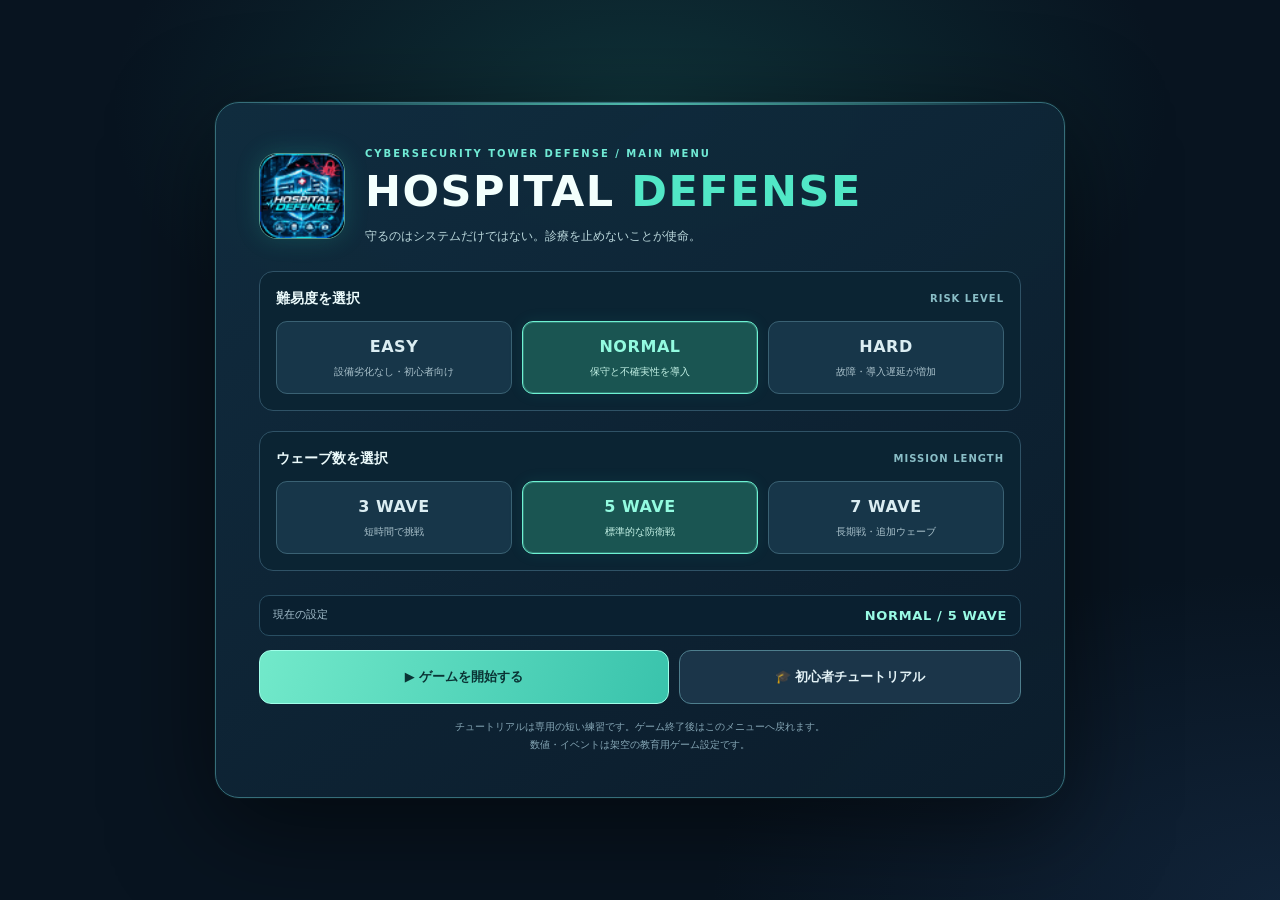
==== index.html @ 1af843f2 "ui: add guided tutorial spotlight with dimmed surroundings (v4.4) - Keep the required control highli" ====
<!doctype html>
<html lang="ja">
<head>
  <meta charset="utf-8">
  <meta name="viewport" content="width=device-width, initial-scale=1, viewport-fit=cover">
  <meta name="theme-color" content="#08121f">
  <meta name="description" content="架空の病院を守る、オフライン動作のサイバーセキュリティ・タワーディフェンスゲーム。">
  <title>HOSPITAL DEFENSE | サイバー防衛タワーディフェンス</title>
  <link rel="icon" href="./assets/favicon.ico" type="image/x-icon">
  <link rel="stylesheet" href="./css/styles.css">
  <link rel="stylesheet" href="./css/drawer.css">
  <link rel="stylesheet" href="./css/tutorial.css">
  <link rel="stylesheet" href="./css/risk.css">
  <link rel="stylesheet" href="./css/menu.css">
  <link rel="stylesheet" href="./css/mobile-landscape.css">
  <link rel="stylesheet" href="./css/tutorial-spotlight.css">
</head>
<body>
<section class="start-screen" id="titleMenu" aria-labelledby="startTitle">
  <div class="start-card">
    <div class="start-brand">
      <img src="./assets/hospital-defense-icon.png" width="86" height="86" alt="" class="start-logo">
      <div><p class="start-eyebrow">CYBERSECURITY TOWER DEFENSE / MAIN MENU</p>
        <h1 id="startTitle" tabindex="-1">HOSPITAL <span>DEFENSE</span></h1>
        <p class="start-subtitle">守るのはシステムだけではない。診療を止めないことが使命。</p>
      </div>
    </div>
    <p class="rotate-tip" id="rotateMenuTip">↻ スマホは横向きでのプレイを推奨します。端末の自動回転を有効にしてください。</p>
    <div class="start-setup" aria-label="ゲーム開始設定">
      <section class="start-setting" aria-labelledby="menuModeLabel">
        <div class="start-setting-heading"><h2 id="menuModeLabel">難易度を選択</h2><span>RISK LEVEL</span></div>
        <div class="start-options" role="group" aria-label="難易度">
          <button type="button" class="start-option" data-menu-mode="easy" aria-pressed="false"><strong>EASY</strong><small>設備劣化なし・初心者向け</small></button>
          <button type="button" class="start-option" data-menu-mode="normal" aria-pressed="true"><strong>NORMAL</strong><small>保守と不確実性を導入</small></button>
          <button type="button" class="start-option" data-menu-mode="hard" aria-pressed="false"><strong>HARD</strong><small>故障・導入遅延が増加</small></button>
        </div>
      </section>
      <section class="start-setting" aria-labelledby="menuWaveLabel">
        <div class="start-setting-heading"><h2 id="menuWaveLabel">ウェーブ数を選択</h2><span>MISSION LENGTH</span></div>
        <div class="start-options" role="group" aria-label="ウェーブ数">
          <button type="button" class="start-option" data-menu-waves="3" aria-pressed="false"><strong>3 WAVE</strong><small>短時間で挑戦</small></button>
          <button type="button" class="start-option" data-menu-waves="5" aria-pressed="true"><strong>5 WAVE</strong><small>標準的な防衛戦</small></button>
          <button type="button" class="start-option" data-menu-waves="7" aria-pressed="false"><strong>7 WAVE</strong><small>長期戦・追加ウェーブ</small></button>
        </div>
      </section>
    </div>
    <div class="start-footer">
      <div class="start-selection"><span>現在の設定</span><strong id="menuSelectionSummary" aria-live="polite">NORMAL / 5 WAVE</strong></div>
      <div class="start-actions">
        <button type="button" id="menuStartBtn" class="start-action start-action-primary">▶ ゲームを開始する</button>
        <button type="button" id="menuTutorialBtn" class="start-action start-action-secondary">🎓 初心者チュートリアル</button>
      </div>
      <p class="start-footnote">チュートリアルは専用の短い練習です。ゲーム終了後はこのメニューへ戻れます。<br>数値・イベントは架空の教育用ゲーム設定です。</p>
    </div>
  </div>
</section>
<div class="shell" id="gameShell" hidden>
  <header class="header">
    <div class="brand-mark" aria-hidden="true"><img src="./assets/hospital-defense-icon.png" width="52" height="52" alt="" decoding="async"></div>
    <div class="brand-copy"><div class="eyebrow">CYBERSECURITY TOWER DEFENSE</div><h1>HOSPITAL <span>DEFENSE</span> <span class="version">C / RISK 4.4</span></h1></div>
    <div class="header-right">
      <span class="header-note"><span class="live-dot"></span> OFFLINE MODE / 通信なし</span>
      <select id="difficultySelect" hidden aria-hidden="true"><option value="easy">EASY</option><option value="normal" selected>NORMAL</option><option value="hard">HARD</option></select>
      <span id="gameSessionInfo" class="session-indicator" aria-label="現在のゲーム設定"><span id="gameSessionMode">NORMAL</span><span id="gameSessionWaves">5 WAVE</span></span>
      <button class="btn btn-tutorial" id="tutorialBtn" type="button">🎓 チュートリアル</button>
      <button class="btn" id="helpBtn" type="button">？ 遊び方</button>
      <button class="btn" id="restartBtn" type="button">↻ 最初から</button>
      <button class="btn" id="backToMenuBtn" type="button">⌂ メニューへ</button>
    </div>
  </header>
  <p class="rotate-tip rotate-game-tip">↻ 横向きにすると、マップと操作パネルが並ぶレイアウトになります。</p>
  <section class="stats" aria-label="ゲームの状況">
    <div class="stat"><div class="stat-label"><svg class="icon" viewBox="0 0 24 24"><path d="M3 10.5 12 3l9 7.5V21H3zM9 15h6m-3-3v6"/></svg>診療継続度</div><div class="stat-value"><span id="integrityValue">100</span><em>%</em></div><div class="stat-bar"><i id="integrityBar"></i></div></div>
    <div class="stat"><div class="stat-label"><svg class="icon" viewBox="0 0 24 24"><path d="m12 2 8 4v6c0 5-3.5 8.5-8 10-4.5-1.5-8-5-8-10V6z"/><path d="m8.5 12 2.2 2.2 4.8-4.8"/></svg>情報保護度</div><div class="stat-value"><span id="privacyValue">100</span><em>%</em></div><div class="stat-bar"><i id="privacyBar"></i></div></div>
    <div class="stat"><div class="stat-label">✦ 所持SP</div><div class="stat-value"><span id="spValue">360</span><em>SP</em></div></div>
    <div class="stat"><div class="stat-label">◈ ウェーブ</div><div class="stat-value"><span id="waveValue">0</span><em>/ <span id="waveLimitValue">5</span></em></div></div>
    <div class="stat"><div class="stat-label">⌁ 防衛スコア</div><div class="stat-value"><span id="scoreValue">0</span></div></div>
  </section>
  <section class="risk-summary" id="riskSummary" aria-label="設備・運用リスクの状況"><div><span>運用リスク予測</span><strong id="riskChance">20%</strong></div><div><span>設備の平均健全度</span><strong id="riskHealth">—</strong></div><div><span>教育の定着度</span><strong id="riskAdherence">72%</strong></div><div><span>未対応・更新待ち</span><strong id="riskProblems">0件</strong></div><button type="button" class="risk-detail-trigger" id="riskDetailBtn">運用管理を開く ›</button></section>
  <main class="layout">
    <section class="card" aria-label="ゲームマップ">
      <div class="board-head"><div class="board-title"><svg class="icon" viewBox="0 0 24 24"><rect x="2" y="3" width="20" height="18" rx="2"/><path d="M2 9h20M9 9v12"/></svg> CENTRAL NETWORK <span style="color:#6b8493;font-weight:500">/ 仮想病院ネットワーク</span></div><span class="route-variant" id="routeVariant" aria-label="今回の基本侵入ルート">基本ルート 1/5</span><div class="mini-status" id="phaseBadge"><span class="live-dot"></span><span id="phaseText">配置準備中</span></div></div>
      <div class="command-bar" role="toolbar" aria-label="防衛設備と情報パネルを開く">
        <div class="command-buttons">
          <button class="command-btn" id="openShopBtn" type="button" data-panel="shop" aria-expanded="false" aria-controls="controlDrawer" title="タワーを購入する">
            <svg class="icon" viewBox="0 0 24 24" aria-hidden="true"><path d="M3 4h2l2.3 11h11.8l2-8H6M10 20h.01M18 20h.01"/></svg><span>ショップ</span>
          </button>
          <button class="command-btn" id="openUpgradeBtn" type="button" data-panel="upgrade" aria-expanded="false" aria-controls="controlDrawer" title="選択した設備を強化・売却する">
            <svg class="icon" viewBox="0 0 24 24" aria-hidden="true"><path d="M12 21V3m-6 6 6-6 6 6M5 15h14"/></svg><span>強化</span>
          </button>
          <button class="command-btn" id="openEducationBtn" type="button" data-panel="education" aria-expanded="false" aria-controls="controlDrawer" title="職員教育を強化する">
            <svg class="icon" viewBox="0 0 24 24" aria-hidden="true"><path d="m2 9 10-5 10 5-10 5zM6 12v5c3 3 9 3 12 0v-5M22 9v7"/></svg><span>職員教育</span>
          </button>
          <button class="command-btn" id="openRiskBtn" type="button" data-panel="risk" aria-expanded="false" aria-controls="controlDrawer" title="健全度・保守・期限管理"><svg class="icon" viewBox="0 0 24 24" aria-hidden="true"><path d="M12 2v4m0 12v4M4.9 4.9l2.8 2.8m8.6 8.6 2.8 2.8M2 12h4m12 0h4M4.9 19.1l2.8-2.8m8.6-8.6 2.8-2.8"/><circle cx="12" cy="12" r="4"/></svg><span>運用管理</span></button>
          <button class="command-btn" id="openLogBtn" type="button" data-panel="log" aria-expanded="false" aria-controls="controlDrawer" title="イベント履歴を確認する">
            <svg class="icon" viewBox="0 0 24 24" aria-hidden="true"><path d="M7 3h10l3 3v15H4V3zM8 10h8M8 14h8M8 18h6"/></svg><span>ログ</span>
          </button>
        </div>
        <div class="quick-tower" id="quickTower" aria-label="選択中の設備"></div>
      </div>
      <section class="tutorial-panel" id="tutorialPanel" aria-label="チュートリアルの進行" aria-live="polite" hidden>
        <div class="tutorial-head"><span class="tutorial-chip">GUIDED PRACTICE / 操作練習</span><span id="tutorialCounter" class="tutorial-counter">STEP 1 / 9</span></div>
        <div class="tutorial-content"><div class="tutorial-copy"><h2 id="tutorialTitle">最初の設置地点を選ぶ</h2><p id="tutorialDescription">案内に沿って実際に操作してください。</p></div>
          <div class="tutorial-actions"><button type="button" class="btn" id="tutorialRestartBtn">↻ やり直す</button><button type="button" class="btn" id="tutorialExitBtn">✕ 終了</button></div></div>
        <div class="tutorial-progress" role="progressbar" id="tutorialProgressTrack" aria-label="チュートリアル進捗" aria-valuemin="0" aria-valuemax="9" aria-valuenow="0"><i id="tutorialProgress"></i></div>
        <p class="tutorial-tip" id="tutorialTip">青緑色に点滅している場所を押してください。</p>
      </section>
      <div class="map-wrap"><canvas id="board" width="960" height="560" tabindex="0" aria-label="防衛マップ。設置地点の丸を直接タップして設備を設置・選択できます。">このブラウザはCanvasをサポートしていません。</canvas><div class="pad-hit-layer" id="padHitLayer" aria-label="マップ上の設置地点"></div><div class="canvas-badge">● 空き地点 → 設備選択 → 射程確認 → 設置確定</div><div class="map-status" id="mapMessage">WAVE 1 / STANDBY</div>
        <section class="placement-bar" id="placementBar" aria-label="仮配置の確認" aria-live="polite" hidden>
          <div class="placement-summary"><span class="placement-step">PLACEMENT PREVIEW / 仮配置中</span><strong id="placementTitle">設置位置を選択してください</strong><span id="placementInfo">設備と射程を確認してから設置できます。</span></div>
          <div class="placement-buttons"><button type="button" id="confirmPlacementBtn" class="btn btn-primary">✓ 設置確定</button><button type="button" id="changePlacementBtn" class="btn">設備を変更</button><button type="button" id="cancelPlacementBtn" class="btn">キャンセル</button></div>
        </section></div>
      <details class="pad-picker"><summary>⌗ 番号から配置・選択する（補助操作）</summary><div class="mobile-pads"><span class="mobile-pads-label">地点<br>番号</span><div class="mobile-pads-row" id="mobilePads" aria-label="配置番号を選択"></div></div></details>
      <div class="wave-track"><span id="waveLabel">次：不審メールの増加</span><div class="track"><i id="waveProgress"></i></div><span id="waveCounter">0 / 0</span></div>
      <div class="board-bottom"><button class="btn btn-primary" id="startBtn" type="button">▶ ウェーブ開始</button><button class="btn" id="pauseBtn" type="button" disabled>Ⅱ 一時停止</button><button class="btn" id="speedBtn" type="button">×1 通常速度</button><button class="btn" id="bcpBtn" type="button" title="診療継続策として一部の代替運用を実施します">▣ BCP発動（130 SP）</button><span class="hint">設置地点 → ショップ → 射程プレビュー → 設置確定<br>1〜4で設備選択 / Spaceで一時停止</span>
        <div class="landscape-risk" aria-label="運用状態の簡易表示">
          <div><span>運用リスク</span><strong id="sideRiskChance">20%</strong></div>
          <div><span>設備健全度</span><strong id="sideRiskHealth">—</strong></div>
          <div><span>教育定着度</span><strong id="sideRiskAdherence">72%</strong></div>
          <div><span>要対応</span><strong id="sideRiskProblems">0件</strong></div>
        </div></div>
    </section>

  </main>
  <footer class="footer"><span><strong>教育用フィクション：</strong>架空の病院・抽象化した攻撃表現です。実際の安全性や法令適合性を示すものではありません。</span><span>HTML / CSS / JavaScript · 分割ファイル構成 · 外部通信なし</span></footer>
</div>
<button class="drawer-backdrop" id="drawerBackdrop" type="button" tabindex="-1" aria-label="操作パネルを閉じる"></button>
<aside class="control-drawer" id="controlDrawer" role="dialog" aria-modal="true" aria-labelledby="drawerTitle" aria-hidden="true" inert>
  <div class="drawer-header">
    <div class="drawer-title-group"><span class="drawer-eyebrow" id="drawerKicker">DEFENSE CONTROL</span><h2 id="drawerTitle">防御設備ショップ</h2></div>
    <button class="drawer-close" id="closeDrawerBtn" type="button" aria-label="操作パネルを閉じる">✕</button>
  </div>
  <div class="drawer-body">
    <section class="drawer-view" id="shopView" data-panel-view="shop" aria-label="防御設備ショップ">
      <p class="drawer-intro" id="shopIntro">空き設置地点を選ぶと、その地点に置く設備を選べます。</p><div class="shop-location" id="shopLocation" hidden></div>
      <div class="shop" id="shop"></div>
      <p class="drawer-note">各設備の射程はゲーム内マップの相対距離です。選択後、マップ上で円形のカバー範囲を確認し、「設置確定」でSPを消費します。</p>
    </section>
    <section class="drawer-view" id="upgradeView" data-panel-view="upgrade" aria-label="設備の強化・売却" hidden>
      <p class="drawer-intro">マップ上の配置済み設備を選ぶと、ここに強化内容を表示します。</p>
      <div class="detail" id="detail"><div class="empty-detail">強化したい設備を選択してください。</div></div>
      <button type="button" class="btn drawer-map-action" id="closeToMapBtn">← マップに戻って設備を選ぶ</button>
    </section>
    <section class="drawer-view" id="educationView" data-panel-view="education" aria-label="職員教育・人的リスク対策" hidden>
      <p class="drawer-intro">人的リスク由来の脅威への対策を、ステージ全体に適用します。</p>
      <div class="training-body"><div class="training-level" id="trainingLevel">教育 Lv.0 / 3</div><div class="training-desc" id="trainingDesc">職員の気づき・報告を促進。</div><div class="training-bars" id="trainingBars"><i></i><i></i><i></i></div><button class="btn btn-primary" id="trainingBtn" type="button">職員教育を強化</button><div class="education-reality" id="educationReality" aria-live="polite"></div><button type="button" class="btn btn-secondary risk-fill" id="followUpBtn">フォローアップ研修（80 SP）</button></div>
      <p class="drawer-note">※ 進行速度の変化はゲーム内の抽象化であり、実際の対策効果を表す数値ではありません。</p>
    </section>
    <section class="drawer-view" id="riskView" data-panel-view="risk" aria-label="保守・リスク運用" hidden><p class="drawer-intro">設備は導入後も劣化し、サポート期限や導入トラブルが発生します。保守・予防保守・更新を組み合わせて運用してください。</p><div id="riskOverview" class="risk-overview"></div><button id="reportingBtn" type="button" class="btn risk-fill btn-primary">報告体制を整える</button><h3 class="risk-subhead">設置設備の保守・期限管理</h3><div id="riskTowerList" class="risk-tower-list"></div><p class="drawer-note">※ 画面上の確率・劣化率・対策効果はすべてゲーム用の仮設定です。実測された医療機関の事故確率ではありません。</p></section>
    <section class="drawer-view" id="logView" data-panel-view="log" aria-label="イベントログ" hidden>
      <p class="drawer-intro">最新の警告・SP消費・防衛イベントを確認できます。</p>
      <div class="log" id="log" role="log" aria-live="polite"></div>
    </section>
  </div>
  <div class="drawer-footer"><span class="live-dot" aria-hidden="true"></span> OFFLINE / ゲームはパネル表示中も進行します。必要に応じて一時停止してください。</div>
</aside>
<div class="modal-backdrop" id="modalBackdrop" role="presentation"><div class="modal" role="dialog" aria-modal="true" aria-labelledby="modalTitle"><div class="modal-top"><div class="modal-icon" id="modalIcon" aria-hidden="true">✦</div><button class="btn" id="modalClose" type="button" aria-label="閉じる">×</button></div><h2 id="modalTitle">遊び方</h2><div id="modalBody"></div><div class="modal-buttons" id="modalButtons"></div></div></div>
<div class="toast" id="toast" role="status"></div>
<script src="./js/game-data.js" defer></script>
<script src="./js/route-system.js" defer></script>
<script src="./js/risk-sim.js" defer></script>
<script src="./js/tutorial-spotlight.js" defer></script>
<script src="./js/app.js" defer></script>
<script src="./js/menu.js" defer></script>
</body>
</html>
---- css/styles.css ----
/* HOSPITAL DEFENSE v3 - base UI, map and responsive layout */
:root{color-scheme:dark;--bg:#07121f;--panel:#0d1d2b;--panel2:#112535;--panel3:#182d40;--line:#294054;--line2:#1d3548;--text:#e8f4fa;--muted:#99acbc;--teal:#48dfc1;--teal2:#1da98e;--amber:#f5c977;--red:#ff778f;--blue:#78b6ff;--purple:#c69cf6;--radius:17px}
    *{box-sizing:border-box}
    html{scroll-behavior:smooth}
    body{margin:0;min-height:100vh;min-height:100svh;font-family:Inter,"Hiragino Kaku Gothic ProN","Yu Gothic",Meiryo,system-ui,sans-serif;background:radial-gradient(ellipse 1000px 600px at 80% -160px,#163d4b88,transparent 78%),radial-gradient(ellipse 800px 620px at -20% 60%,#14294477,transparent 80%),var(--bg);color:var(--text);font-size:14px;line-height:1.5}
    button{font:inherit;cursor:pointer;-webkit-tap-highlight-color:transparent}
    button:focus-visible,.slot-btn:focus-visible{outline:3px solid var(--amber);outline-offset:3px}
    button:disabled{cursor:not-allowed;opacity:.45;filter:saturate(.6)}
    .shell{max-width:1530px;padding:22px 24px 34px;margin:0 auto}
    .header{display:flex;align-items:center;gap:17px;margin-bottom:21px;flex-wrap:wrap}
    .brand-mark{width:52px;height:52px;border:1px solid #337e79;border-radius:16px;display:grid;place-items:center;background:linear-gradient(135deg,#1d675f,#10303d);box-shadow:0 0 40px #2dd4bf16;flex:0 0 auto}
    .brand-mark img{display:block;width:100%;height:100%;object-fit:cover;border-radius:inherit}
    .brand-copy{flex:1;min-width:240px}
    .eyebrow{color:var(--teal);font-size:10px;font-weight:800;letter-spacing:.18em}
    h1{font-size:clamp(23px,2.1vw,31px);font-weight:850;letter-spacing:.035em;line-height:1.1;margin:3px 0 0}
    h1 span{color:var(--teal)}
    .version{display:inline-block;vertical-align:middle;font-size:9px;font-weight:800;color:var(--muted);padding:4px 7px;letter-spacing:.08em;margin-left:6px;border:1px solid var(--line);border-radius:6px}
    .header-right{display:flex;align-items:center;gap:8px;flex-wrap:wrap}
    .header-note{font-size:11px;color:var(--muted);margin-right:8px;display:flex;align-items:center;gap:7px}
    .live-dot{background:var(--teal);width:7px;height:7px;border-radius:50%;box-shadow:0 0 9px var(--teal)}
    .btn{border:1px solid var(--line);background:#172d3c;color:var(--text);padding:10px 14px;border-radius:11px;font-size:12px;font-weight:750;display:inline-flex;gap:8px;align-items:center;justify-content:center;transition:background .15s,border-color .15s,transform .15s;white-space:nowrap}
    .btn:hover:not(:disabled){background:#244254;border-color:#4d7582}
    .btn:active:not(:disabled){transform:translateY(1px)}
    .btn-primary{background:linear-gradient(115deg,#54e8c9,#25bb9f);color:#062526;border-color:#68efd2;box-shadow:0 8px 18px #2cd2ae22}
    .btn-primary:hover:not(:disabled){background:linear-gradient(115deg,#7bf3da,#40d5b6);border-color:#94ffe7}
    .btn-danger{border-color:#8b4656;color:#ffb5c2;background:#3b2634}
    .icon{width:17px;height:17px;display:inline-block;flex:0 0 auto;stroke:currentColor;stroke-width:1.9;fill:none;stroke-linecap:round;stroke-linejoin:round}
    .stats{display:grid;grid-template-columns:1.3fr 1.3fr 1fr 1fr 1fr;gap:11px;margin-bottom:16px}
    .stat{background:linear-gradient(148deg,#132738ef,#0c1e2ded);border:1px solid var(--line2);border-radius:13px;padding:14px 17px;min-height:92px;position:relative;overflow:hidden}
    .stat::after{content:"";position:absolute;width:75px;height:75px;top:-40px;right:-35px;border-radius:50%;background:#2fd7bd0d;pointer-events:none}
    .stat-label{display:flex;align-items:center;gap:7px;color:#aec0ce;font-size:11px;font-weight:750;letter-spacing:.02em;margin-bottom:6px}
    .stat-label .icon{width:14px;height:14px;color:#7aa6ac}
    .stat-value{font-size:26px;letter-spacing:-.03em;font-weight:850;line-height:1.18;font-variant-numeric:tabular-nums}
    .stat-value em{font-size:12px;color:var(--muted);font-style:normal;font-weight:650;margin-left:4px}
    .stat-bar{height:4px;border-radius:20px;background:#2b4255;margin-top:10px;overflow:hidden}
    .stat-bar>i{display:block;width:100%;height:100%;background:var(--teal);border-radius:20px;transition:width .25s ease,background .25s ease}
    .stat:nth-child(3) .stat-value{color:var(--amber)}
    .stat:nth-child(4) .stat-value{color:var(--blue)}
    .layout{display:grid;grid-template-columns:minmax(0,1fr) 335px;gap:16px;align-items:start}
    .card{border:1px solid var(--line2);border-radius:var(--radius);background:linear-gradient(148deg,#102232,#0b1b29);box-shadow:0 17px 44px #00000018;overflow:hidden}
    .board-head{display:flex;align-items:center;justify-content:space-between;gap:12px;flex-wrap:wrap;padding:15px 18px;border-bottom:1px solid var(--line2)}
    .board-title{font-size:13px;font-weight:850;letter-spacing:.045em;display:flex;align-items:center;gap:9px}
    .board-title .icon{color:var(--teal)}
    .mini-status{display:flex;align-items:center;gap:7px;font-size:10px;font-weight:850;color:var(--teal);background:#1a4d493f;border:1px solid #2b777255;padding:5px 9px;border-radius:40px;letter-spacing:.08em}
    .mini-status.is-active{color:var(--amber);background:#694d1b40;border-color:#a3834260}
    .mini-status.is-failed{color:var(--red);background:#66314440;border-color:#aa4e6b60}
     .map-wrap{position:relative;background:#0a1724;touch-action:manipulation}
    .pad-hit-layer{position:absolute;inset:0;z-index:2;pointer-events:none}
    .map-pad-btn{position:absolute;transform:translate(-50%,-50%);height:51px;width:51px;min-width:44px;min-height:44px;border:2px solid #79d9d821;background:#113d3d0c;color:transparent;border-radius:50%;pointer-events:auto;touch-action:manipulation;cursor:pointer}
    .map-pad-btn:hover{border-color:#71e9cd;background:#47dfc120;box-shadow:0 0 0 4px #4ad8c115}
    .map-pad-btn.occupied{border-color:#b7e4f01a}
    .map-pad-btn.selected,.map-pad-btn:focus-visible{border-color:#e7fff4;box-shadow:0 0 0 5px #4adebf43;outline:0}
    .map-pad-btn:active{background:#49d7bd42}
    .quick-tower{border-top:1px solid var(--line2);background:#0c2533;display:flex;align-items:center;gap:11px;flex-wrap:wrap;padding:11px 15px;min-height:58px}
    .quick-text{flex:1;min-width:190px;display:grid;gap:1px}
    .quick-name{font-size:12px;font-weight:800;color:#dffaf2}
    .quick-desc{font-size:10px;color:#a7c2ce;line-height:1.5}
    .quick-upgrade-btn{min-height:38px}
    .training-body{padding:0 15px 15px;display:grid;gap:9px}
    .training-level{font-size:12px;font-weight:850;color:var(--teal)}
    .training-desc{font-size:11px;color:#aac2cf;line-height:1.7}
    .training-bars{display:grid;grid-template-columns:repeat(3,1fr);gap:6px}
    .training-bars>i{display:block;height:7px;border-radius:6px;background:#284659;border:1px solid #39586b}
    .training-bars>i.done{background:#42ceb0;border-color:#60e5ca}
    .training-body .btn{width:100%}
    .upgrade-perk{margin:8px 0;padding:7px 9px;border-radius:8px;background:#183944;color:#bee7da;font-size:11px;line-height:1.6;border:1px solid #2f665d}
    .shop-extra{display:block;color:#81daca;font-size:9px;font-weight:700;margin-top:3px}

    canvas{display:block;width:100%;height:auto;aspect-ratio:960/560;cursor:crosshair;outline:none}
    .canvas-badge{position:absolute;bottom:15px;left:16px;pointer-events:none;background:#081626c7;border:1px solid #3c5b6b86;border-radius:8px;padding:6px 10px;font-size:10px;color:#9cbac5;letter-spacing:.02em}
    .map-status{position:absolute;top:15px;right:16px;pointer-events:none;border:1px solid #31695d8c;background:#10352cc8;border-radius:7px;padding:5px 10px;font-size:10px;color:#7aedd5;font-weight:800}
    .board-bottom{border-top:1px solid var(--line2);padding:14px 16px;display:flex;gap:10px;align-items:center;flex-wrap:wrap}
    .board-bottom .btn-primary{padding:12px 23px;min-width:168px}
    .board-bottom .btn{min-height:43px}
    .board-bottom .hint{margin-left:auto;color:var(--muted);font-size:11px;max-width:310px;text-align:right}
    .mobile-pads{display:none}.mobile-pads-label{font-size:10px;color:var(--muted);font-weight:800;white-space:nowrap}.mobile-pads-row{display:flex;gap:7px;overflow-x:auto;scrollbar-width:thin;padding:4px 0}.slot-btn{flex:0 0 68px;display:grid;gap:2px;text-align:center;padding:7px 3px;border:1px solid #36596b;border-radius:9px;background:#173042;color:#d5e8ef;font-size:11px;line-height:1.3}.slot-btn small{font-size:9px;color:#99b4c2}.slot-btn.occupied{border-color:#4c9e91;background:#153b3e}.slot-btn.selected{outline:2px solid var(--teal);outline-offset:-1px}.wave-track{display:flex;align-items:center;gap:10px;background:#0d2231;border-top:1px solid var(--line2);padding:11px 17px;font-size:11px;color:var(--muted)}
    .wave-track .track{flex:1;height:5px;background:#243b4d;border-radius:20px;overflow:hidden}
    .wave-track .track i{display:block;height:100%;width:0;background:linear-gradient(90deg,var(--teal),#85e8cd);border-radius:20px;transition:width .2s}
    .wave-track span{font-variant-numeric:tabular-nums}
    .sidebar{display:flex;flex-direction:column;gap:14px}
    .panel-head{padding:16px 16px 11px;display:flex;align-items:center;justify-content:space-between;gap:10px}
    .panel-title{font-size:13px;font-weight:850;display:flex;gap:8px;align-items:center}
    .panel-title .icon{width:16px;height:16px;color:var(--teal)}
    .panel-kicker{font-size:10px;color:var(--muted);letter-spacing:.07em}
    .shop{display:grid;gap:7px;padding:0 12px 14px}
    .shop-item{display:flex;gap:10px;text-align:left;align-items:center;padding:11px 10px;width:100%;border-radius:11px;background:#122535;border:1px solid #284153;color:var(--text);position:relative;transition:background .15s,border-color .15s}
    .shop-item:hover{background:#1b3648;border-color:#4c7f86}
    .shop-item.active{background:#153b3d;border-color:#49d7bc;box-shadow:inset 0 0 0 1px #49d7bc33}
    .shop-icon{height:39px;width:39px;border-radius:11px;display:grid;place-items:center;flex:0 0 auto;background:#204453;color:#6bdaca}
    .shop-item[data-id="mfa"] .shop-icon{background:#453a24;color:#f7d18b}
    .shop-item[data-id="edr"] .shop-icon{background:#2d3559;color:#a9baff}
    .shop-item[data-id="segment"] .shop-icon{background:#3d2e52;color:#d3a4f7}
    .shop-icon .icon{width:20px;height:20px}
    .shop-main{min-width:0;flex:1}.shop-name,.shop-desc{display:block}.price{flex-shrink:0;align-self:center}
    .shop-name{font-weight:780;font-size:12px;line-height:1.4}
    .shop-desc{font-size:10px;color:var(--muted);line-height:1.55;margin-top:3px}
    .price{display:flex;align-items:center;gap:4px;font-size:12px;font-weight:850;color:var(--amber);white-space:nowrap}
    .price span{font-size:9px;font-weight:650;color:#bca77f}
    .shop-hotkey{position:absolute;right:6px;top:4px;color:#647e8b;font-size:9px}
    .detail{padding:0 15px 15px;min-height:120px}
    .empty-detail{color:var(--muted);font-size:12px;line-height:1.8;padding:14px;background:#132637;border:1px dashed #304d60;border-radius:10px}
    .detail-title{display:flex;align-items:center;justify-content:space-between;gap:8px;font-size:13px;font-weight:800;margin:2px 0 8px}
    .detail-title em{font-style:normal;color:var(--teal);font-size:11px;border:1px solid #2d7566;background:#174339;border-radius:5px;padding:2px 7px}
    .detail-metrics{display:grid;grid-template-columns:1fr 1fr 1fr;gap:6px;margin:10px 0 12px}
    .metric{background:#152c3c;border:1px solid #284356;border-radius:8px;padding:8px 4px;text-align:center}
    .metric small{display:block;color:var(--muted);font-size:9px;margin-bottom:2px}
    .metric b{font-size:12px;font-variant-numeric:tabular-nums}
    .detail-actions{display:grid;grid-template-columns:1.2fr 1fr;gap:8px}
    .detail-actions .btn{padding:9px 6px;white-space:normal;min-height:39px}
    .detail-desc{color:var(--muted);font-size:11px;line-height:1.7}
    .log{padding:0 15px 15px;display:grid;gap:7px}
    .log-item{display:flex;align-items:baseline;gap:8px;padding:7px 0;border-bottom:1px solid #22394a;font-size:11px;line-height:1.55;color:#bdceda}
    .log-item:last-child{border-bottom:0}
    .log-dot{width:6px;height:6px;border-radius:50%;background:var(--teal);flex:0 0 auto;transform:translateY(-1px)}
    .log-item.warn .log-dot{background:var(--amber)}
    .log-item.danger .log-dot{background:var(--red)}
    .footer{margin-top:17px;color:#7f96a7;font-size:11px;display:flex;justify-content:space-between;gap:8px;flex-wrap:wrap}
    .footer strong{color:#a9c4d1}
    .modal-backdrop{position:fixed;z-index:20;inset:0;background:#03101be0;display:none;align-items:center;justify-content:center;padding:18px;backdrop-filter:blur(7px)}
    .modal-backdrop.open{display:flex}
    .modal{width:min(100%,510px);background:linear-gradient(145deg,#173247,#0d1c2c);border:1px solid #426378;border-radius:20px;padding:26px;box-shadow:0 35px 85px #0008}
    .modal-top{display:flex;align-items:start;justify-content:space-between;gap:10px}
    .modal-icon{width:52px;height:52px;background:#214b4b;border:1px solid #448777;border-radius:15px;display:grid;place-items:center;color:var(--teal);margin-bottom:14px}
    .modal h2{margin:0;font-size:23px;line-height:1.25}
    .modal p{color:#b7cad6;font-size:13px;line-height:1.9;margin:12px 0 18px}
    .modal ul{padding-left:1.4em;color:#b7cad6;font-size:13px;line-height:2;margin:12px 0 21px}
    .modal .result-grid{display:grid;grid-template-columns:repeat(3,1fr);gap:8px;margin:18px 0}
    .modal .result-grid>div{background:#0b2030;border:1px solid #2b4959;padding:11px 4px;border-radius:9px;text-align:center}
    .modal .result-grid small{display:block;font-size:10px;color:#a1b2c1}
    .modal .result-grid strong{font-size:22px;font-variant-numeric:tabular-nums}
    .modal-buttons{display:flex;gap:9px;flex-wrap:wrap}
    .modal-buttons .btn{flex:1;min-width:110px}
    .toast{position:fixed;left:50%;transform:translate(-50%,12px);bottom:28px;background:#13394b;border:1px solid #468596;color:#dbf8fd;padding:10px 18px;border-radius:11px;font-size:12px;font-weight:700;pointer-events:none;opacity:0;transition:opacity .2s,transform .2s;z-index:25;box-shadow:0 12px 32px #0007;text-align:center;max-width:calc(100vw - 40px)}
    .toast.show{opacity:1;transform:translate(-50%,0)}
    @media(max-width:1150px){.layout{grid-template-columns:minmax(0,1fr) 300px}.stat{padding:12px}.board-bottom .hint{display:none}}
    @media(max-width:900px){.shell{padding:16px 14px 26px}.layout{grid-template-columns:1fr}.sidebar{display:grid;grid-template-columns:1fr 1fr;align-items:start}.sidebar>.card:last-child{grid-column:1/-1}.stats{grid-template-columns:repeat(5,minmax(0,1fr))}.stat-label{font-size:10px}.stat-value{font-size:21px}.shop{grid-template-columns:1fr 1fr}}
    @media(max-width:600px){.mobile-pads{display:flex;gap:8px;align-items:center;border-top:1px solid var(--line2);padding:7px 10px}.mobile-pads-row{flex:1;min-width:0}.shell{padding:12px 9px 24px}.header{gap:10px;margin-bottom:14px}.brand-mark{width:43px;height:43px;border-radius:12px}.brand-mark svg{width:26px;height:26px}.brand-copy{min-width:190px}h1{font-size:22px}.header-note{display:none}.header-right{width:100%;justify-content:flex-end}.header-right .btn{padding:8px 11px}.stats{grid-template-columns:repeat(3,minmax(0,1fr));gap:7px;margin-bottom:10px}.stat{min-height:66px;padding:10px}.stat:nth-child(1),.stat:nth-child(2){grid-column:span 1}.stat-label{font-size:9px;gap:3px}.stat-label .icon{display:none}.stat-value{font-size:19px}.stat-bar{margin-top:6px}.stat:nth-child(4) .stat-value,.stat:nth-child(5) .stat-value{font-size:19px}.layout{gap:10px}.board-head{padding:10px}.board-title{font-size:11px}.mini-status{font-size:9px}.canvas-badge{bottom:6px;left:7px;font-size:8px;padding:4px 5px}.map-status{top:7px;right:6px;font-size:9px;padding:3px 6px}.board-bottom{gap:7px;padding:10px}.board-bottom .btn{min-height:38px;padding:8px 9px;font-size:11px}.board-bottom .btn-primary{min-width:130px}.wave-track{padding:9px 10px}.sidebar{display:flex;gap:10px}.shop{grid-template-columns:1fr 1fr;gap:7px;padding:0 10px 12px}.shop-item{padding:8px;gap:6px;align-items:flex-start}.shop-icon{width:29px;height:29px;border-radius:8px}.shop-icon .icon{width:16px;height:16px}.shop-name{font-size:11px}.shop-desc{font-size:9px}.price{font-size:11px}.shop-hotkey{display:none}.panel-head{padding:12px 12px 9px}.detail{padding:0 11px 12px;min-height:unset}.log{padding:0 11px 12px}.footer{padding:0 3px}.modal{padding:20px}.modal h2{font-size:21px}}
    @media(max-width:600px){.map-pad-btn{width:47px;height:47px}.quick-tower{padding:9px 10px;gap:7px}.quick-text{min-width:145px}.quick-upgrade-btn{flex:0 0 auto}.training-body{padding:0 12px 13px}}
    @media(prefers-reduced-motion:reduce){*{animation:none!important;transition:none!important;scroll-behavior:auto!important}}

/* v3.1: selected empty pad has its own pending-placement state. */
.map-pad-btn.pending{border-color:#8fffe9;background:#55edcf25;box-shadow:0 0 0 6px #4ad8c11e}
---- css/drawer.css ----
/* HOSPITAL DEFENSE v3 - slide panel UI; load after styles.css */
.layout{grid-template-columns:minmax(0,1fr);max-width:1120px;margin-inline:auto}
    .command-bar{display:flex;gap:12px;align-items:center;justify-content:space-between;padding:10px 13px;background:linear-gradient(90deg,#10303f,#0c2230);border-bottom:1px solid #2d5062;min-height:66px}
    .command-buttons{display:grid;grid-template-columns:repeat(4,minmax(0,1fr));gap:7px;flex:0 1 565px;min-width:0}
    .command-btn{border:1px solid #3a6070;background:#1b3546;color:#c7e0e8;display:flex;align-items:center;justify-content:center;gap:7px;border-radius:10px;min-height:43px;padding:8px 10px;font-size:12px;font-weight:800;transition:background .16s,border-color .16s,box-shadow .16s}
    .command-btn .icon{height:18px;width:18px;color:#83f1dc}
    .command-btn:hover{background:#254958;border-color:#51c7b2}
    .command-btn[aria-expanded="true"]{background:#1a5556;border-color:#66f2d9;box-shadow:inset 0 0 0 1px #48c8b835,0 0 15px #1dcdaa22;color:#f2fffd}
    .command-btn:focus-visible,.drawer-close:focus-visible{outline:3px solid var(--amber);outline-offset:2px}
    .quick-tower{background:#142f3c;border:1px solid #315b64;border-radius:10px;display:flex;align-items:center;gap:9px;padding:7px 10px;min-height:44px;min-width:0;flex:1;margin:0;flex-wrap:nowrap}
    .quick-tower .quick-text{min-width:0;flex:1;display:grid;gap:1px}
    .quick-tower .quick-name{font-size:11px;overflow:hidden;text-overflow:ellipsis;white-space:nowrap}
    .quick-tower .quick-desc{font-size:10px;overflow:hidden;text-overflow:ellipsis;white-space:nowrap}
    .quick-tower .quick-upgrade-btn{padding:7px 10px;min-height:34px;font-size:11px;flex:0 0 auto}
    .pad-picker{display:none;background:#0d2434;border-top:1px solid var(--line2)}
    .pad-picker summary{cursor:pointer;user-select:none;padding:10px 13px;color:#a5d8dd;font-size:11px;font-weight:780;list-style-position:inside}
    .pad-picker .mobile-pads{display:flex}
    body.drawer-open{overflow:hidden}
    .drawer-backdrop{position:fixed;inset:0;background:#020b16ad;opacity:0;visibility:hidden;pointer-events:none;z-index:30;transition:opacity .22s,visibility .22s;border:0;border-radius:0;padding:0}
    .drawer-backdrop.open{opacity:1;visibility:visible;pointer-events:auto}
    .control-drawer{position:fixed;z-index:31;top:12px;right:12px;bottom:12px;width:min(420px,calc(100vw - 24px));display:flex;flex-direction:column;overflow:hidden;border:1px solid #498e96;border-radius:18px;background:linear-gradient(155deg,#112d3f,#0b1c2b 55%);box-shadow:-20px 0 90px #010b1688,0 0 0 1px #66e8ce16;transform:translateX(calc(100% + 30px));visibility:hidden;pointer-events:none;transition:transform .26s cubic-bezier(.22,1,.36,1),visibility .26s}
    .control-drawer.open{transform:translateX(0);visibility:visible;pointer-events:auto}
    .drawer-header{display:flex;align-items:center;justify-content:space-between;gap:14px;padding:23px 22px 17px;border-bottom:1px solid #2d5263;background:#193649b8}
    .drawer-title-group{min-width:0}
    .drawer-eyebrow{display:block;font-size:10px;letter-spacing:.16em;font-weight:850;color:#6adfc9;margin-bottom:4px}
    .drawer-header h2{margin:0;font-size:19px;line-height:1.3;letter-spacing:.015em}
    .drawer-close{flex:0 0 38px;width:38px;height:38px;border-radius:10px;border:1px solid #4c7788;background:#204253;color:#e9f8fc;font-size:19px;display:grid;place-items:center}
    .drawer-close:hover{background:#315b6d}
    .drawer-body{padding:18px 16px;min-height:0;flex:1;overflow-y:auto;overscroll-behavior:contain;scrollbar-width:thin;scrollbar-color:#477481 #0d2433}
    .drawer-intro{font-size:12px;color:#b8d2dd;line-height:1.8;margin:0 4px 16px}
    .drawer-intro strong{color:#6aebd4}
    .drawer-note{margin:12px 4px 3px;color:#89aebb;font-size:11px;line-height:1.8}
    .drawer-view[hidden]{display:none!important}
    .drawer-view .shop{padding:0;grid-template-columns:1fr}
    .drawer-view .shop-item{min-height:81px;padding:11px 12px}
    .drawer-view .shop-hotkey{right:9px;top:6px}
    .drawer-view .training-body{padding:2px 3px 10px;gap:17px}
    .drawer-view .training-level{font-size:16px}
    .drawer-view .training-desc{font-size:12px}
    .drawer-view .training-body .btn{min-height:48px}
    .drawer-view .detail{padding:0 3px 15px;min-height:0}
    .drawer-view .empty-detail{font-size:13px}
    .drawer-map-action{width:100%;margin-top:10px;min-height:42px}
    .drawer-view .log{padding:0 3px}
    .drawer-view .log-item{font-size:12px;padding:11px 0}
    .drawer-footer{border-top:1px solid #29495b;padding:13px 20px;display:flex;align-items:center;gap:8px;font-size:10px;color:#8bb6c0;line-height:1.6;background:#0c2130}
    .drawer-footer .live-dot{flex-shrink:0}
    @media(max-width:900px){.layout{grid-template-columns:minmax(0,1fr)}.command-bar{gap:9px}.quick-tower{flex:0 1 310px}}
    @media(max-width:680px){.command-bar{flex-wrap:wrap;padding:8px;gap:7px}.command-buttons{flex-basis:100%;gap:6px}.command-btn{min-height:46px;flex-direction:column;gap:1px;font-size:10px;padding:5px 2px}.command-btn .icon{width:19px;height:19px}.quick-tower{flex:1 1 100%;min-height:39px;padding:6px 10px}.quick-tower .quick-name{font-size:11px}.pad-picker{display:block}.control-drawer{top:6px;right:6px;bottom:6px;width:min(410px,calc(100vw - 12px));border-radius:15px}.drawer-header{padding:19px 16px 14px}.drawer-body{padding:15px 13px}.drawer-footer{padding:11px 14px}.board-bottom .btn{flex:1 1 auto}.board-bottom .btn-primary{min-width:135px}}
    @media(prefers-reduced-motion:reduce){.drawer-backdrop,.control-drawer{transition:none!important}}

/* v3.1: shop opened from a location, with a range preview before payment. */
.placement-bar[hidden],.shop-location[hidden]{display:none!important}
.placement-bar{position:absolute;z-index:7;bottom:14px;left:50%;transform:translateX(-50%);width:min(610px,calc(100% - 22px));display:flex;align-items:center;justify-content:space-between;flex-wrap:wrap;gap:10px;padding:13px 15px;border-radius:14px;border:1px solid #79eed9;background:linear-gradient(125deg,#0b2839f5,#123c46f5);box-shadow:0 12px 40px #0009,0 0 22px #54d9c322;color:#e9fffa}
.placement-summary{display:flex;flex:1 1 225px;flex-direction:column;gap:3px;min-width:0}
.placement-step{font-size:9px;letter-spacing:.12em;font-weight:900;color:#72e9d0}
.placement-summary strong{font-size:14px;line-height:1.35}
.placement-summary #placementInfo{font-size:11px;color:#b3d8dd;line-height:1.5}
.placement-buttons{display:flex;align-items:center;gap:6px;flex:0 0 auto}
.placement-buttons .btn{min-height:41px;padding:9px 12px;font-size:11px}
.placement-bar .btn:disabled{opacity:.48}
.shop-location{background:#17424b;border:1px solid #3da59f;color:#b6fff1;border-radius:9px;padding:9px 12px;margin:-5px 4px 14px;font-size:12px;font-weight:750}
.drawer-view .shop-item .shop-extra{display:block;color:#83e3d3}
.drawer-view .shop-item .shop-extra .shop-range{font-weight:900;color:#ccfff6}
.drawer-view .shop-item .shop-extra .shop-warning{color:#ffd292;font-weight:800}
.drawer-view .shop-item.is-unaffordable{border-color:#8d6d44a9}
.drawer-view .shop-item.is-unaffordable .price{color:#ffc386}
.drawer-view .shop-item[data-preview="true"]{border-color:#8cfbe6;box-shadow:inset 0 0 0 1px #72e1cc88,0 0 15px #1de6bd2b}
@media(max-width:680px){
 .placement-bar{position:fixed;bottom:max(12px,env(safe-area-inset-bottom));left:10px;right:10px;transform:none;width:auto;border-radius:15px;padding:12px;z-index:20}
 .placement-summary{flex:1 1 100%}
 .placement-summary strong{font-size:13px}
 .placement-buttons{width:100%;display:grid;grid-template-columns:1.05fr 1fr 1fr}
 .placement-buttons .btn{padding:10px 3px;font-size:11px;min-height:44px}
 .drawer-view .shop-item{min-height:86px}
}

/* Keep transient messages from covering the confirmation buttons. */
body.placement-active .toast{bottom:106px}
@media(max-width:680px){body.placement-active .toast{bottom:max(155px,calc(env(safe-area-inset-bottom) + 145px))}}

.shop-range-meter{display:block;height:3px;background:#263f4a;border-radius:3px;overflow:hidden;margin-top:6px;max-width:185px}
.shop-range-meter i{display:block;height:100%;border-radius:3px}
---- css/tutorial.css ----
/* HOSPITAL DEFENSE v3.3 — beginner guided practice */
.btn-tutorial{border-color:#388e83;background:#14483f;color:#d1fff1;font-weight:850}
.btn-tutorial:hover{background:#20695c!important}
.tutorial-panel[hidden]{display:none!important}
.tutorial-panel{margin:0;padding:16px 18px 13px;background:linear-gradient(117deg,#102d3d,#103642 65%,#122f3a);border-bottom:1px solid #388c8b;color:#e7f9f8;display:grid;gap:8px}
.tutorial-head{display:flex;align-items:center;justify-content:space-between;gap:12px}
.tutorial-chip{font-size:10px;letter-spacing:.12em;color:#81e6d5;font-weight:900}
.tutorial-counter{font-size:11px;font-weight:900;color:#f4d08a;white-space:nowrap}
.tutorial-content{display:flex;gap:15px;justify-content:space-between;align-items:center}
.tutorial-copy{flex:1;min-width:0}
.tutorial-copy h2{font-size:17px;line-height:1.45;margin:0 0 5px;font-weight:850;color:#d8fff4}
.tutorial-copy p{font-size:12px;line-height:1.75;color:#b9d5df;margin:0}
.tutorial-actions{display:flex;gap:7px;flex-shrink:0}
.tutorial-actions .btn{font-size:11px;padding:8px 12px}
.tutorial-progress{height:5px;border-radius:9px;background:#274657;overflow:hidden}
.tutorial-progress i{display:block;height:100%;width:0%;background:linear-gradient(90deg,#38bdac,#9cfae1);transition:width .28s ease}
.tutorial-tip{font-size:11px;font-weight:700;color:#f6dba1;margin:0}
.tutorial-active .tutorial-highlight:not(.map-pad-btn){outline:3px solid #70f6d4!important;outline-offset:2px;box-shadow:0 0 0 6px #26c8b635,0 0 26px #37e6c072!important;position:relative;z-index:2;animation:tutorialPulse 1.5s ease-in-out infinite}
.tutorial-active .map-pad-btn.tutorial-highlight{background:#5af1cc33!important;border:3px solid #b1ffe8!important;box-shadow:0 0 0 8px #5fe9ce36,0 0 28px #62f9dd!important;animation:tutorialPulse 1.5s ease-in-out infinite;z-index:5}
.tutorial-active .drawer-view .tutorial-highlight{z-index:1}
@keyframes tutorialPulse{0%,100%{filter:brightness(1)}50%{filter:brightness(1.24)}}
@media(max-width:690px){.tutorial-panel{padding:12px 11px;gap:8px}.tutorial-copy h2{font-size:14px}.tutorial-copy p{font-size:11px}.tutorial-content{align-items:stretch;flex-direction:column;gap:9px}.tutorial-actions{justify-content:flex-end}.tutorial-actions .btn{min-height:38px}.tutorial-tip{font-size:10px}}
@media(prefers-reduced-motion:reduce){.tutorial-active .tutorial-highlight{animation:none!important}.tutorial-progress i{transition:none}}
---- css/risk.css ----
/* C edition: risk/maintenance display, distinct from the active map. */
.difficulty-control{display:flex;align-items:center;gap:7px;color:#aad0d6;font-size:11px;font-weight:800;border:1px solid #326371;background:#122d3d;border-radius:10px;padding:6px 9px;white-space:nowrap}
.difficulty-control select{background:#0c2233;color:#f1fff8;border:1px solid #47727c;border-radius:7px;padding:6px 7px;font-size:11px;max-width:150px;font-weight:700}
.difficulty-control select:disabled{opacity:.62}
.risk-summary{max-width:1120px;margin:0 auto 14px;display:grid;grid-template-columns:repeat(4,minmax(0,1fr)) auto;gap:9px;align-items:stretch}
.risk-summary>div{border:1px solid #30546a;background:linear-gradient(140deg,#102c3d,#112537);border-radius:11px;padding:10px 13px;display:flex;gap:4px;flex-direction:column;min-width:0}
.risk-summary span{font-size:10px;color:#96becc;font-weight:750}
.risk-summary strong{font-size:18px;font-weight:900;color:#a3f4e7;font-variant-numeric:tabular-nums}
.risk-summary .is-warning{color:#ffd188}.risk-summary .is-danger{color:#ff96a6}
.risk-detail-trigger{border:1px solid #42787d;background:#174a50;color:#cdfff0;border-radius:10px;padding:8px 13px;font-weight:800;cursor:pointer;font-size:11px}
.risk-detail-trigger:hover{background:#215f61}
.command-buttons{grid-template-columns:repeat(5,minmax(0,1fr));flex:0 1 675px}
.command-btn{padding-inline:6px}
.risk-overview{display:grid;grid-template-columns:repeat(2,minmax(0,1fr));gap:9px;margin-bottom:13px}
.risk-kpi{padding:12px;background:#102a3a;border:1px solid #2e5c66;border-radius:11px;min-width:0}
.risk-kpi small{display:block;font-size:10px;color:#a1bece;margin-bottom:4px}
.risk-kpi strong{font-size:18px;color:#e8fff7;display:block}
.risk-kpi span{font-size:10px;color:#96bbc3}
.risk-fill{width:100%;min-height:43px}
.risk-subhead{margin:20px 1px 11px;color:#d1f7ef;font-size:13px;letter-spacing:.025em}
.risk-tower-list{display:grid;gap:10px}
.risk-tower-card{background:#102a39;border:1px solid #33546a;border-radius:12px;padding:12px;display:grid;gap:10px}
.risk-tower-card.is-damaged{border-color:#b17c5a}.risk-tower-card.is-offline{border-color:#cf5975;background:#35283a}
.risk-card-title{display:flex;align-items:flex-start;justify-content:space-between;gap:8px}
.risk-card-title strong{font-size:12px}.risk-card-title small{color:#a1bec8;font-size:10px;display:block;margin-top:3px}
.risk-tag{padding:3px 7px;border-radius:999px;font-size:10px;font-weight:800;border:1px solid #49808a;color:#bdf8e5;white-space:nowrap}
.risk-tag.warn{border-color:#aa7f43;color:#ffe2a4}.risk-tag.danger{border-color:#ad5c77;color:#ffb8c7}
.risk-healthbar{height:8px;border-radius:10px;background:#274555;overflow:hidden}
.risk-healthbar>i{display:block;height:100%;border-radius:10px;background:#36d7ba;transition:width .22s}
.risk-healthbar>i.warn{background:#e8b25e}.risk-healthbar>i.danger{background:#ee788b}
.risk-actions{display:grid;grid-template-columns:repeat(3,minmax(0,1fr));gap:6px}
.risk-actions .btn{padding:7px 4px;font-size:10px;white-space:normal;line-height:1.4;min-height:42px}
.risk-extra{font-size:10px;color:#abcbd6;line-height:1.6}
.risk-message{padding:10px;background:#13384a;border:1px solid #37687a;border-radius:8px;font-size:11px;color:#c4e5e7;line-height:1.7}
.education-reality{background:#143342;border:1px solid #396577;border-radius:10px;padding:11px;display:grid;gap:6px;font-size:12px;color:#c9ebea}
.education-reality strong{color:#a8f2e6}.education-reality small{font-size:10px;color:#a1c3ce;line-height:1.6}
.risk-detail-status{padding:11px 10px;margin:11px 0;background:#173747;border:1px solid #406779;border-radius:10px;color:#d6ecf3;font-size:11px;line-height:1.65}
.risk-detail-status strong{font-size:12px;color:#f7db9f}
.risk-detail-actions{display:grid;grid-template-columns:repeat(2,minmax(0,1fr));gap:7px;margin-top:9px}
.risk-detail-actions .btn{padding:9px 6px;white-space:normal;min-height:42px;font-size:11px}
.risk-explanation{font-size:10px;color:#9bc4d0;margin:10px 2px;line-height:1.6}
@media(max-width:800px){.risk-summary{grid-template-columns:repeat(4,minmax(0,1fr))}.risk-detail-trigger{grid-column:1/-1;min-height:35px}.risk-summary>div{padding:9px 8px}}
@media(max-width:600px){.risk-summary{gap:5px;margin-bottom:9px}.risk-summary>div{padding:7px 5px}.risk-summary span{font-size:9px}.risk-summary strong{font-size:13px}.difficulty-control{margin-right:auto;font-size:10px}.difficulty-control select{max-width:122px}.command-btn{font-size:9px;min-height:46px}.command-buttons{gap:4px}.risk-kpi strong{font-size:16px}}
---- css/menu.css ----
/* HOSPITAL DEFENSE v4.1 — main menu (PC first, responsive) */
#titleMenu[hidden],#gameShell[hidden]{display:none!important}
.start-screen{min-height:100svh;display:flex;align-items:center;justify-content:center;padding:clamp(16px,4vw,44px);background:radial-gradient(ellipse 660px 390px at 50% 12%,#1a636060,transparent 80%),radial-gradient(ellipse 730px 420px at 100% 100%,#22426a55,transparent 78%),#081420;color:#ecfbfc}
.start-card{width:min(100%,850px);padding:clamp(21px,4vw,43px);border:1px solid #366e7a;border-radius:24px;background:linear-gradient(145deg,#102d40ef,#0b1d2ced);box-shadow:0 28px 100px #0008,0 0 0 1px #61ddbe11;display:flex;flex-direction:column;gap:24px;position:relative;overflow:hidden}
.start-card:before{content:"";position:absolute;top:0;left:28px;right:28px;height:2px;background:linear-gradient(90deg,transparent,#65ecd2,transparent);opacity:.75}
.start-brand{display:flex;align-items:center;gap:20px}
.start-logo{width:86px;height:86px;object-fit:cover;flex-shrink:0;border-radius:18px;border:1px solid #53998c;box-shadow:0 0 25px #25ccae33}
.start-eyebrow{font-size:10px;letter-spacing:.2em;font-weight:850;color:#70ead5;margin:0 0 7px}
.start-brand h1{font-size:clamp(27px,4.2vw,43px);line-height:1.1;font-weight:900;letter-spacing:.035em;margin:0;color:#f3fffd}
.start-brand h1 span{color:#51e7c6}
.start-subtitle{margin:11px 0 0;font-size:12px;color:#bbd8dc;line-height:1.7}
.start-setup{display:grid;gap:20px}
.start-setting{background:#0b2433;border:1px solid #2f5266;border-radius:14px;padding:16px}
.start-setting-heading{display:flex;align-items:center;justify-content:space-between;gap:12px;margin-bottom:12px}
.start-setting-heading h2{margin:0;font-size:14px;font-weight:850}
.start-setting-heading span{font-size:10px;color:#8abec7;letter-spacing:.1em;font-weight:700}
.start-options{display:grid;grid-template-columns:repeat(3,minmax(0,1fr));gap:10px}
.start-option{background:#173649;border:1px solid #3a6173;border-radius:11px;min-height:73px;padding:11px 8px;display:flex;flex-direction:column;align-items:center;justify-content:center;gap:5px;text-align:center;color:#dbedf2;transition:background .15s,border-color .15s,box-shadow .15s}
.start-option strong{font-size:16px;letter-spacing:.035em}
.start-option small{font-size:10px;color:#a9c1cb;line-height:1.5}
.start-option:hover{background:#215367;border-color:#73b7b8}
.start-option[aria-pressed="true"]{background:#1a5552;border-color:#6ef2d2;box-shadow:inset 0 0 0 1px #70eace44,0 0 16px #34d5bb16}
.start-option[aria-pressed="true"] strong{color:#93fbe0}
.start-option[aria-pressed="true"] small{color:#c6f4e8}
.start-option:focus-visible,.start-action:focus-visible{outline:3px solid #ffd37f;outline-offset:3px}
.start-footer{display:flex;flex-direction:column;gap:14px}
.start-selection{display:flex;align-items:center;justify-content:space-between;gap:12px;background:#0a2030;border:1px solid #294e62;border-radius:10px;padding:10px 13px}
.start-selection>span{font-size:11px;color:#a5bfcd}
.start-selection strong{font-size:13px;color:#99fbe5;letter-spacing:.05em}
.start-actions{display:grid;grid-template-columns:1.2fr 1fr;gap:10px}
.start-action{border-radius:12px;min-height:54px;padding:13px;display:flex;align-items:center;justify-content:center;gap:8px;font-size:13px;font-weight:850}
.start-action-primary{background:linear-gradient(110deg,#72e9ca,#39c3ac);color:#0a3334;border:1px solid #a0ffe9}
.start-action-primary:hover{background:#8efbe2}
.start-action-secondary{background:#1b3549;border:1px solid #4e7e8d;color:#e3f2f6}
.start-action-secondary:hover{background:#275168}
.start-footnote{color:#86a7b6;font-size:10px;line-height:1.8;margin:0;text-align:center}
.session-indicator{display:inline-flex;align-items:center;gap:7px;border:1px solid #3e887e;border-radius:10px;background:#153f44;padding:8px 11px;color:#c2fbea;font-size:11px;font-weight:800;white-space:nowrap}
.session-indicator span+span{padding-left:8px;border-left:1px solid #478a87;color:#ffd9a1}
@media(max-width:620px){.start-screen{align-items:flex-start;padding:14px 10px;min-height:100svh}.start-card{padding:19px 14px;border-radius:17px;gap:20px}.start-brand{gap:12px}.start-logo{width:57px;height:57px;border-radius:11px}.start-brand h1{font-size:clamp(22px,6.1vw,30px)}.start-eyebrow{font-size:8px;letter-spacing:.13em}.start-subtitle{font-size:10px;margin-top:7px}.start-setting{padding:12px}.start-options{gap:6px}.start-option{min-height:74px;padding:9px 4px}.start-option strong{font-size:13px}.start-option small{font-size:9px}.start-actions{grid-template-columns:1fr}.start-action{min-height:49px}}
@media(prefers-reduced-motion:reduce){.start-option{transition:none}}
---- css/mobile-landscape.css ----
/* HOSPITAL DEFENSE v4.2 — mobile landscape-first game layout.
   Overrides old portrait breakpoints only when the device has a coarse pointer.
   Portrait stays usable; landscape receives the two-column tactical view. */
.rotate-tip{display:none}
.landscape-risk{display:none}
@media (orientation:portrait) and (max-width:700px){
  .rotate-tip{display:block;margin:0 0 12px;padding:9px 11px;border:1px solid #417b80;border-radius:9px;background:#123844;color:#d6fff3;font-size:11px;line-height:1.5;text-align:center}
  .rotate-game-tip{margin:0 0 9px}
}
@media (orientation:landscape) and (max-height:600px) and (pointer:coarse){
  :root{scroll-behavior:auto}
  html,body{width:100%;min-height:0;overflow-x:hidden}
  /* Title selection: compact side-by-side setup that fits one landscape viewport. */
  .start-screen{height:100dvh;min-height:0;align-items:center;padding:7px max(9px,env(safe-area-inset-right)) 7px max(9px,env(safe-area-inset-left));overflow-y:auto}
  .start-card{width:min(100%,950px);padding:12px 16px;gap:10px;border-radius:15px;overflow:visible}
  .start-brand{gap:12px}
  .start-logo{width:48px;height:48px;border-radius:10px}
  .start-eyebrow{font-size:8px;margin-bottom:3px;letter-spacing:.12em}
  .start-brand h1{font-size:clamp(20px,3.5vw,28px)}
  .start-subtitle{font-size:10px;margin:4px 0 0}
  .start-setup{grid-template-columns:repeat(2,minmax(0,1fr));gap:10px}
  .start-setting{padding:9px 9px 10px;min-width:0}
  .start-setting-heading{margin-bottom:7px}
  .start-setting-heading h2{font-size:12px}
  .start-setting-heading span{font-size:8px}
  .start-options{gap:5px}
  .start-option{min-height:52px;padding:4px 2px;gap:2px;border-radius:8px}
  .start-option strong{font-size:12px}
  .start-option small{font-size:8px;line-height:1.25}
  .start-footer{gap:7px}
  .start-selection{padding:4px 10px;min-height:27px}
  .start-selection span{font-size:9px}
  .start-selection strong{font-size:11px}
  .start-actions{grid-template-columns:1.2fr 1fr;gap:7px}
  .start-action{min-height:39px;padding:6px;font-size:11px;border-radius:8px}
  .start-footnote{display:none}
  .rotate-tip{display:none!important}
  /* Keep the game in a viewport-sized dashboard instead of a vertical document. */
  #gameShell{height:100dvh;min-height:0;max-width:none;margin:0;padding:3px max(6px,env(safe-area-inset-right)) 3px max(6px,env(safe-area-inset-left));display:flex;flex-direction:column;gap:3px;overflow:hidden}
  #gameShell[hidden]{display:none!important}
  #gameShell .header{min-height:32px;height:32px;flex:0 0 32px;margin:0;gap:7px;flex-wrap:nowrap;align-items:center;overflow:hidden}
  #gameShell .brand-mark{width:29px;height:29px;border-radius:7px}
  #gameShell .brand-copy{min-width:0;flex:1 1 auto;overflow:hidden}
  #gameShell .brand-copy .eyebrow{display:none}
  #gameShell .brand-copy h1{margin:0;font-size:clamp(12px,2.05vw,17px);line-height:1.25;white-space:nowrap}
  #gameShell .brand-copy h1 .version{font-size:7px;padding:2px 4px;margin-left:3px}
  #gameShell .header-right{display:flex;flex:0 0 auto;width:auto;gap:4px;flex-wrap:nowrap;justify-content:flex-end;min-width:0}
  #gameShell .header-note{display:none}
  #gameShell .header-right .btn{min-height:26px;max-height:27px;padding:3px 5px;font-size:9px;border-radius:6px}
  #gameShell .header-right #tutorialBtn{display:none}
  #gameShell .session-indicator{font-size:9px;padding:4px 6px;gap:4px;border-radius:6px}
  #gameShell .session-indicator span+span{padding-left:4px}
  #gameShell .stats{height:40px;min-height:40px;flex:0 0 40px;display:grid;grid-template-columns:repeat(5,minmax(0,1fr));gap:4px;margin:0}
  #gameShell .stats .stat{grid-column:auto;min-width:0;min-height:0;padding:2px 6px;border-radius:7px;overflow:hidden}
  #gameShell .stat-label{font-size:9px;line-height:1.2;margin:0;gap:4px;white-space:nowrap}
  #gameShell .stat-label .icon{display:none}
  #gameShell .stat-value,#gameShell .stat:nth-child(4) .stat-value,#gameShell .stat:nth-child(5) .stat-value{font-size:14px;line-height:1.3;margin-top:1px}
  #gameShell .stat-value em{font-size:9px;margin-left:3px}
  #gameShell .stat-bar{height:3px;margin-top:1px}
  #gameShell .risk-summary{display:none!important}
  #gameShell .layout{display:block;flex:1 1 0;height:auto;min-height:0;min-width:0;max-width:none;width:100%;margin:0;overflow:hidden}
  #gameShell .card{height:100%;min-height:0;min-width:0;display:grid;grid-template-columns:minmax(0,57fr) minmax(215px,43fr);grid-template-rows:26px minmax(0,1fr) 24px;column-gap:5px;row-gap:1px;border-radius:9px;overflow:hidden;align-items:stretch}
  #gameShell .board-head{grid-column:1;grid-row:1;min-width:0;min-height:0;height:26px;padding:2px 6px;gap:5px;flex-wrap:nowrap;overflow:hidden}
  #gameShell .board-title{min-width:0;overflow:hidden;text-overflow:ellipsis;white-space:nowrap;font-size:9px;gap:4px}
  #gameShell .board-title>span{display:none}
  #gameShell .board-title .icon{width:12px;height:12px}
  #gameShell .mini-status{padding:2px 5px;font-size:8px;gap:3px;white-space:nowrap;flex-shrink:0}
  #gameShell .map-wrap{grid-column:1;grid-row:2;justify-self:center;align-self:center;min-width:0;width:min(100%,calc(171.43dvh - 267px));max-height:100%;height:auto;aspect-ratio:12 / 7;border:1px solid #22485b;border-radius:7px;overflow:hidden;position:relative}
  #gameShell .map-wrap canvas{display:block;width:100%;height:auto;aspect-ratio:12 / 7}
  #gameShell .canvas-badge{display:none}
  #gameShell .map-status{top:4px;right:4px;font-size:8px;padding:2px 5px}
  #gameShell .map-pad-btn{width:40px;height:40px;min-width:40px;min-height:40px}
  #gameShell .wave-track{grid-column:1;grid-row:3;min-width:0;min-height:24px;padding:2px 6px;gap:5px;font-size:9px;white-space:nowrap;overflow:hidden}
  #gameShell .wave-track>span:first-child{max-width:48%;overflow:hidden;text-overflow:ellipsis}
  #gameShell .wave-track>span:last-child{max-width:44%;overflow:hidden;text-overflow:ellipsis}
  #gameShell .wave-track .track{min-width:18px}
  #gameShell .command-bar{grid-column:2;grid-row:1;display:flex;flex-direction:row;flex-wrap:nowrap;min-width:0;min-height:26px;height:26px;padding:1px;gap:0;overflow:hidden}
  #gameShell .command-buttons{width:100%;min-width:0;flex:1 1 auto;display:grid;grid-template-columns:repeat(5,minmax(0,1fr));gap:2px}
  #gameShell .command-btn{min-width:0;min-height:23px;height:23px;padding:1px;flex-direction:column;gap:0;font-size:8px;border-radius:5px;line-height:1.1}
  #gameShell .command-btn .icon{width:12px;height:12px}
  #gameShell .quick-tower{display:none}
  #gameShell .board-bottom{grid-column:2;grid-row:2 / 4;display:grid;grid-template-columns:repeat(2,minmax(0,1fr));grid-auto-rows:min-content;gap:5px;min-width:0;min-height:0;align-content:start;align-items:stretch;justify-items:stretch;padding:5px;background:#0e2736;border:1px solid #274a5f;overflow-y:auto;overscroll-behavior:contain}
  #gameShell .board-bottom .btn,#gameShell .board-bottom .btn-primary{width:100%;min-width:0;min-height:37px;max-width:none;padding:5px 3px;font-size:10px;line-height:1.2;white-space:normal;border-radius:7px}
  #gameShell .board-bottom .hint{display:none!important}
  #gameShell .landscape-risk{grid-column:1/-1;display:grid;grid-template-columns:repeat(2,minmax(0,1fr));gap:4px;margin-top:2px;width:100%}
  #gameShell .landscape-risk>div{min-height:28px;padding:3px 6px;background:#112e3e;border:1px solid #2c5664;border-radius:6px;display:flex;align-items:center;justify-content:space-between;gap:3px;min-width:0}
  #gameShell .landscape-risk span{font-size:8px;color:#acc8d4;white-space:nowrap}
  #gameShell .landscape-risk strong{font-size:11px;color:#91f3d9;white-space:nowrap;font-variant-numeric:tabular-nums}
  #gameShell .pad-picker,#gameShell .footer{display:none}
  /* Tutorial: instructions use the right column; the map stays visible. */
  #gameShell .tutorial-panel{grid-column:2;grid-row:2;position:relative;z-index:4;align-self:start;justify-self:stretch;max-height:114px;overflow-y:auto;padding:6px 8px;margin:0;gap:4px;border:1px solid #4a9894;border-radius:7px;box-shadow:0 6px 20px #0008}
  #gameShell .tutorial-panel .tutorial-head{gap:3px}
  #gameShell .tutorial-panel .tutorial-chip{font-size:7px;letter-spacing:.08em}
  #gameShell .tutorial-panel .tutorial-counter{font-size:8px}
  #gameShell .tutorial-panel .tutorial-content{display:block}
  #gameShell .tutorial-panel .tutorial-copy h2{font-size:11px;margin-bottom:1px}
  #gameShell .tutorial-panel .tutorial-copy p{font-size:9px;line-height:1.3}
  #gameShell .tutorial-panel .tutorial-actions{display:flex;justify-content:flex-end;gap:4px;margin-top:4px}
  #gameShell .tutorial-panel .tutorial-actions .btn{min-height:21px;padding:2px 5px;font-size:9px}
  #gameShell .tutorial-panel .tutorial-tip{display:none}
  #gameShell .tutorial-panel .tutorial-progress{height:3px}
  body.tutorial-active #gameShell .board-bottom{padding-top:118px}
  body.tutorial-active #gameShell .landscape-risk{display:none}
  /* A confirmation tray is displayed on the control side, not over the map. */
  #gameShell .placement-bar{position:fixed;left:auto;right:max(7px,env(safe-area-inset-right));bottom:max(7px,env(safe-area-inset-bottom));transform:none;width:min(42vw,355px);max-height:calc(100dvh - 38px);overflow-y:auto;padding:8px;gap:4px;border-radius:10px;z-index:20}
  #gameShell .placement-summary{flex:1 1 auto;gap:1px}
  #gameShell .placement-step{font-size:8px}
  #gameShell .placement-summary strong{font-size:12px}
  #gameShell .placement-summary #placementInfo{font-size:10px;line-height:1.3}
  #gameShell .placement-buttons{width:100%;display:grid;grid-template-columns:repeat(3,minmax(0,1fr));gap:4px}
  #gameShell .placement-buttons .btn{padding:5px 2px;min-height:36px;font-size:9px;white-space:normal;line-height:1.25}
  body.placement-active .toast{bottom:7px;left:9px;right:auto;max-width:50vw}
  /* Shop / maintenance drawer is narrow enough to preserve the left-hand map. */
  .control-drawer{top:max(4px,env(safe-area-inset-top));right:max(5px,env(safe-area-inset-right));bottom:max(4px,env(safe-area-inset-bottom));left:auto;width:min(42vw,365px);max-width:365px;border-radius:10px}
  .drawer-backdrop.open{background:#000b165c}
  .drawer-header{padding:6px 10px;gap:7px}
  .drawer-header h2{font-size:14px}
  .drawer-eyebrow{font-size:8px}
  .drawer-close{width:29px;height:29px;flex-basis:29px;border-radius:6px}
  .drawer-body{padding:7px 9px}
  .drawer-intro{font-size:10px;line-height:1.45;margin:0 1px 7px}
  .drawer-view .shop{gap:4px}
  .drawer-view .shop-item{min-height:57px;padding:5px 8px;gap:7px}
  .drawer-view .shop-desc{font-size:9px;line-height:1.2}
  .drawer-view .shop-extra{font-size:9px}
  .drawer-note{font-size:9px;line-height:1.4}
  .drawer-footer{display:none}
  .risk-overview{gap:5px}
  .risk-kpi{padding:6px}
  .risk-kpi strong{font-size:13px}
  .risk-tower-card{padding:8px;gap:7px}
  .risk-actions .btn{min-height:34px;padding:3px 2px}
  .modal{max-height:calc(100dvh - 12px);overflow-y:auto;padding:10px 15px;border-radius:10px}
  .modal h2{font-size:17px}
}
/* Very short landscape screens: prioritise the board and primary actions. */
@media (orientation:landscape) and (max-height:350px) and (pointer:coarse){
  #gameShell .header{height:27px;min-height:27px;flex-basis:27px}
  #gameShell .stats{height:34px;min-height:34px;flex-basis:34px}
  #gameShell .map-wrap{width:min(100%,calc(171.43dvh - 237px))}
  #gameShell .board-bottom .btn{min-height:32px}
  #gameShell .landscape-risk>div{min-height:24px}
  body.tutorial-active #gameShell .board-bottom{padding-top:106px}
  #gameShell .tutorial-panel{max-height:102px}
}

/* v4.3: identify the chosen random primary corridor without hiding the map. */
.route-variant{display:inline-flex;align-items:center;max-width:38%;overflow:hidden;text-overflow:ellipsis;white-space:nowrap;padding:4px 8px;border:1px solid #3c857e;border-radius:8px;background:#133d42;color:#b5f7e6;font-size:10px;font-weight:800;line-height:1.25}
@media(max-width:680px){.route-variant{font-size:9px;padding:3px 5px;max-width:47%}}
@media (orientation:landscape) and (max-height:600px) and (pointer:coarse){
  #gameShell .board-title{display:none}
  #gameShell .route-variant{max-width:calc(100% - 82px);font-size:8px;padding:3px 5px;overflow:hidden}
}
---- css/tutorial-spotlight.css ----
/* v4.4 — step-by-step tutorial spotlight.
   Dim the surroundings without blocking taps, keyboard navigation, or the exit controls. */
#tutorialSpotlight[hidden]{display:none!important}
.tutorial-spotlight{position:fixed;inset:0;width:100%;height:100%;z-index:60;pointer-events:none;overflow:hidden;isolation:isolate}
.tutorial-spotlight-svg{display:block;position:absolute;inset:0;width:100%;height:100%;pointer-events:none}
.tutorial-spotlight-shade{fill:#04101b;fill-opacity:.65}
.tutorial-spotlight-ring{position:absolute;z-index:1;pointer-events:none;border:2px solid #92ffe1;border-radius:12px;box-shadow:0 0 0 3px #75f6d53e,0 0 19px 4px #35e5bdba,inset 0 0 17px #2ad5ae35;animation:hdFocusPulse 1.55s ease-in-out infinite}
.tutorial-spotlight-ring[hidden]{display:none!important}
.tutorial-spotlight-ring-secondary{border-color:#9bc9ff;box-shadow:0 0 0 3px #8ac0ff2b,0 0 14px 2px #83adff91;animation-delay:.25s}
.tutorial-spotlight-hint{position:absolute;z-index:2;pointer-events:none;width:max-content;min-width:110px;max-width:232px;padding:10px 12px;display:flex;flex-direction:column;gap:3px;border:1px solid #70e7d0;border-left:4px solid #7cf0d7;border-radius:10px;background:linear-gradient(135deg,#123d4df9,#102336fb);box-shadow:0 10px 35px #000a,0 0 12px #59e9d425;color:#ebfff9;line-height:1.4}
.tutorial-spotlight-count{color:#83f1dd;letter-spacing:.1em;font-size:9px;font-weight:900}
.tutorial-spotlight-title{font-size:12px;font-weight:900}
.tutorial-spotlight-tip{font-size:10px;line-height:1.55;color:#c8e3e9;overflow-wrap:anywhere}
@keyframes hdFocusPulse{0%,100%{box-shadow:0 0 0 3px #75f6d53e,0 0 15px 2px #35e5bd9e}50%{box-shadow:0 0 0 7px #75f6d528,0 0 28px 6px #35e5bdc9}}
/* The existing instruction panel remains readable when no drawer is covering it.
   While a drawer is open, the floating hint explains the highlighted item. */
body.tutorial-active:not(.drawer-open) #gameShell #tutorialPanel{position:relative;z-index:61!important}
@media (orientation:landscape) and (max-height:600px) and (pointer:coarse){
  .tutorial-spotlight-hint{padding:6px 9px;min-width:96px;max-width:170px;border-radius:7px}
  .tutorial-spotlight-title{font-size:10px}
  .tutorial-spotlight-tip{font-size:9px;line-height:1.3}
  .tutorial-spotlight-count{font-size:8px}
}
@media(max-width:480px){
  .tutorial-spotlight-hint{padding:8px 10px;max-width:180px}
  .tutorial-spotlight-title{font-size:11px}
}
@media(prefers-reduced-motion:reduce){.tutorial-spotlight-ring{animation:none!important}}
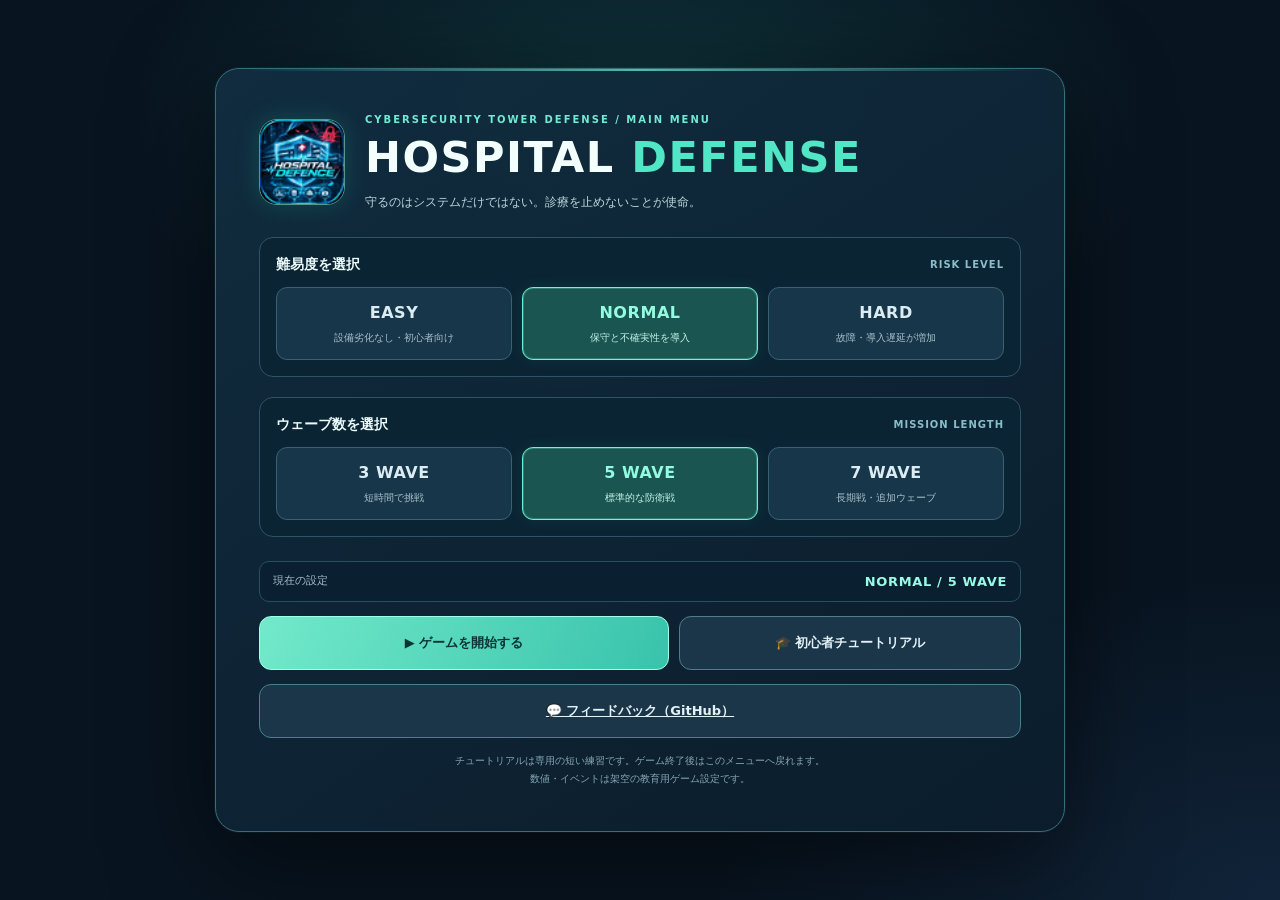
==== commit 8335dc7c: "Add feedback link to GitHub in index.html" ====
--- a/index.html
+++ b/index.html
@@ -50,6 +50,15 @@
         <button type="button" id="menuStartBtn" class="start-action start-action-primary">▶ ゲームを開始する</button>
         <button type="button" id="menuTutorialBtn" class="start-action start-action-secondary">🎓 初心者チュートリアル</button>
       </div>
+      
+<a
+  class="start-action start-action-secondary feedback-link"
+  href="https://github.com/truamagic/Cyber-Security-Defense-Game/issues/new/choose"
+  target="_blank"
+  rel="noopener noreferrer">
+  💬 フィードバック（GitHub）
+</a>
+
       <p class="start-footnote">チュートリアルは専用の短い練習です。ゲーム終了後はこのメニューへ戻れます。<br>数値・イベントは架空の教育用ゲーム設定です。</p>
     </div>
   </div>
